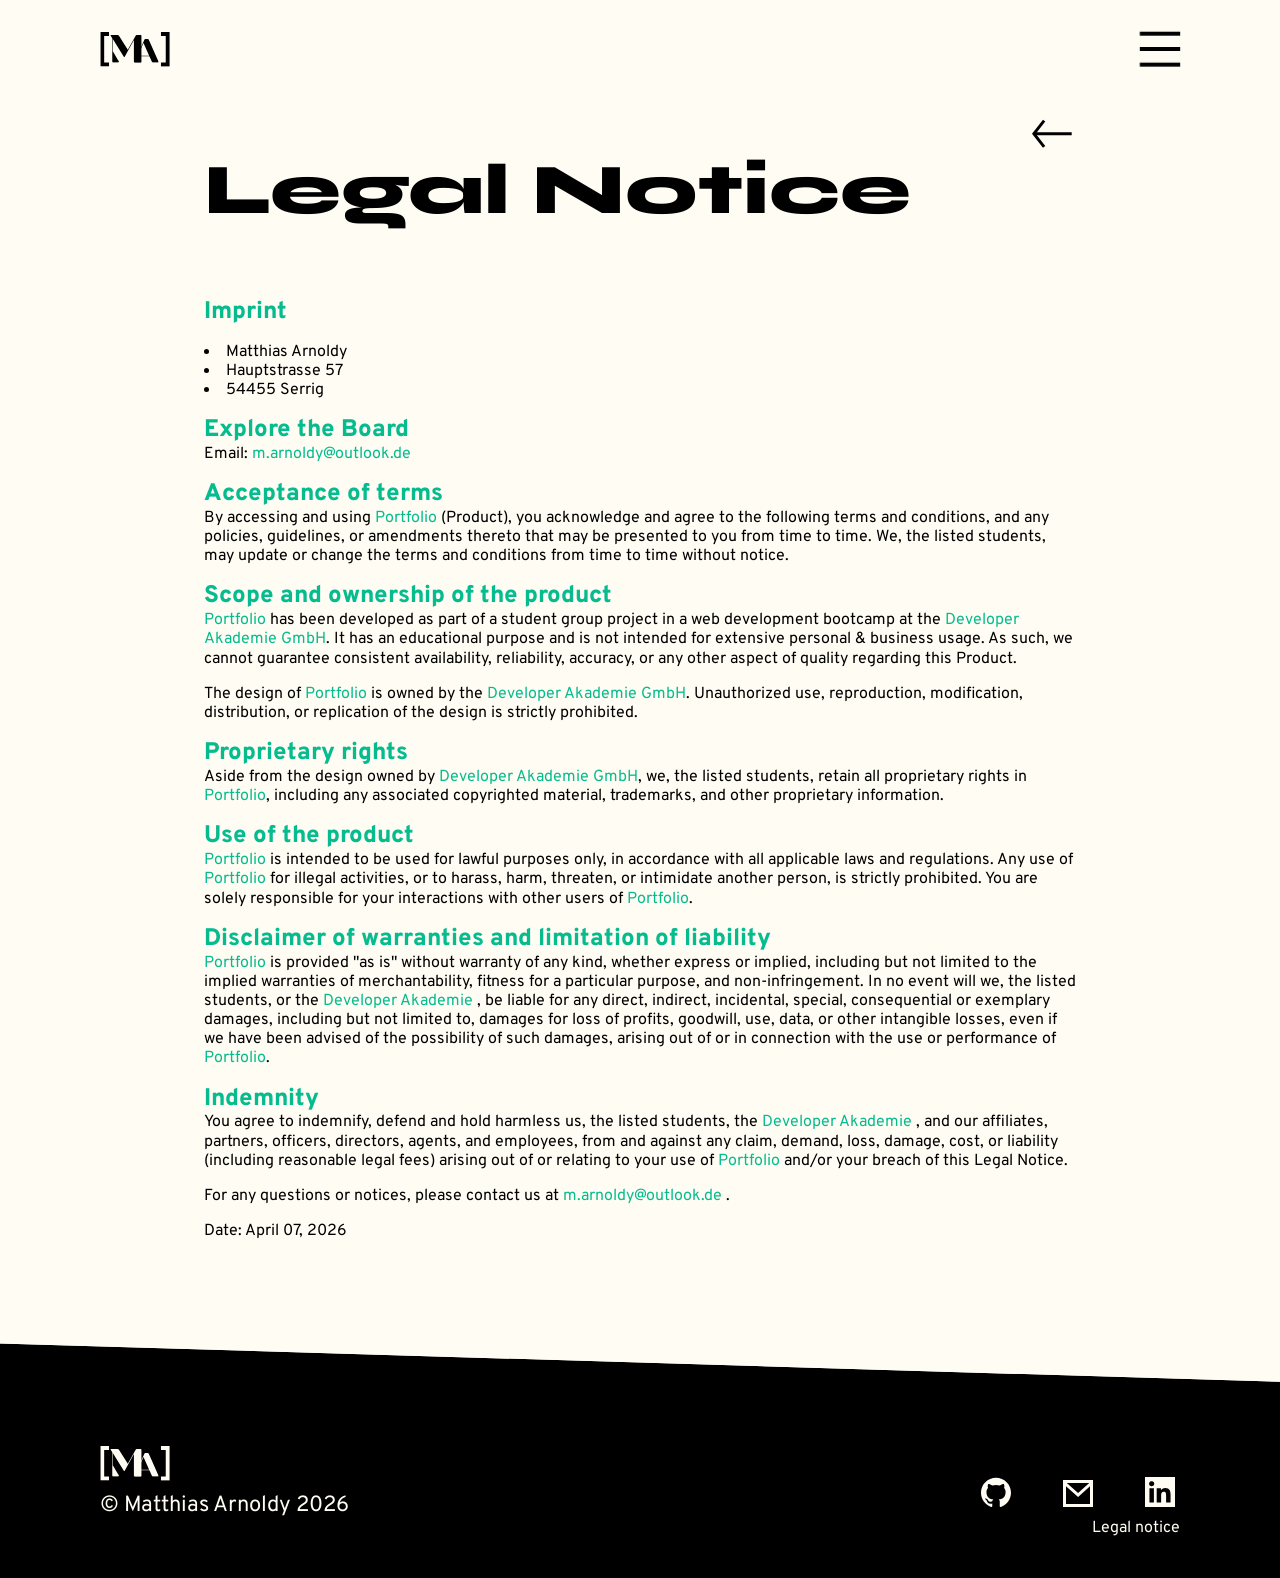
==== pages/legalNotice.html @ 57c3e9c0 "feat: update privacy policy section heading for clarity" ====
<!DOCTYPE html>
<html lang="en">

<head>
    <meta charset="UTF-8">
    <meta name="viewport" content="width=device-width, initial-scale=1.0">
    <title>Legal Notice</title>

    <link rel="icon" href="../assets/icons/initialDark.svg" media="(prefers-color-scheme: light)" type="image/svg+xml">
    <link rel="icon" href="../assets/icons/initialLight.svg" media="(prefers-color-scheme: dark)" type="image/svg+xml">

    <link rel="stylesheet" href="../styles/animation.css">
    <link rel="stylesheet" href="../styles/default.css">
    <link rel="stylesheet" href="../style.css">
    <link rel="stylesheet" href="../styles/legalInformation/style.css">
    <link rel="stylesheet" href="../styles/responsive.css">
    <link rel="stylesheet" href="../styles/legalInformation/responsive.css">
</head>

<body>
    <a href="#main-content" class="sr-only skip-link">Skip to main content</a>
    <header class="navbar background__color--default">
        <div class="header__inner">
            <img class="logo" src="../assets/icons/initialDark.svg" alt="Initial Logo">
            <nav>
                <button class="burgermenu__button" type="button" aria-label="Open menu">
                    <svg class="burgermenu" width="44" height="38" viewBox="0 0 44 38" fill="none"
                        xmlns="http://www.w3.org/2000/svg" aria-hidden="true">
                        <path class="burgermenu__line burgermenu__line--top" d="M2 2H42" stroke="black" stroke-width="4"
                            stroke-linecap="square" vector-effect="non-scaling-stroke" />
                        <path class="burgermenu__line burgermenu__line--middle" d="M2 19H42" stroke="black"
                            stroke-width="4" stroke-linecap="square" vector-effect="non-scaling-stroke" />
                        <path class="burgermenu__line burgermenu__line--bottom" d="M2 36H42" stroke="black"
                            stroke-width="4" stroke-linecap="square" vector-effect="non-scaling-stroke" />
                    </svg>
                </button>
            </nav>
        </div>
    </header>
    <a class="legal__back-link" href="../index.html" aria-label="Back to homepage">
        <svg class="legal__icon" width="55" height="39" viewBox="0 0 55 39" fill="none" xmlns="http://www.w3.org/2000/svg">
            <path d="M16.6729 1.23828L2.54664 19.1645L16.6728 37.0907" stroke="black" stroke-width="4" />
            <path d="M54.5898 19.1641L2.5459 19.1641" stroke="black" stroke-width="4" />
        </svg>
    </a>
    <main>
        <h1>Legal Notice</h1>
        <section class="gap-16">
            <div class="gap-16">
                <h2 class="text__wrapper--headline highlight">Imprint</h2>
                <ul>
                    <li class="default__text default__text--16 default__text--400">Matthias Arnoldy</li>
                    <li class="default__text default__text--16 default__text--400">Hauptstrasse 57</li>
                    <li class="default__text default__text--16 default__text--400">54455 Serrig</li>
                </ul>
            </div>
            <div>
                <h2 class="text__wrapper--headline highlight">Explore the Board</h2>
                <p class="default__text default__text--16 default__text--400">
                    Email:
                    <a class="highlight" href="../index.html#contact">m.arnoldy@outlook.de</a>
                </p>
            </div>
            <div>
                <h2 class="text__wrapper--headline highlight">Acceptance of terms</h2>
                <p class="default__text default__text--16 default__text--400">
                    By accessing and using <span class="highlight">Portfolio</span> (Product), you acknowledge and
                    agree to the following terms and
                    conditions, and any policies, guidelines, or amendments thereto that may be presented to you
                    from time to time. We, the listed students, may update or change the terms and conditions from
                    time to time without notice.
                </p>
            </div>
            <div>
                <h2 class="text__wrapper--headline highlight">Scope and ownership of the product</h2>
                <div class="gap-16 default__text default__text--16 default__text--400">
                    <p>
                        <span class="highlight">Portfolio</span> has been developed as part of a student group
                        project in a web development
                        bootcamp at the <span class="highlight">Developer Akademie GmbH</span>. It has an
                        educational purpose and is not intended
                        for extensive personal & business usage. As such, we cannot guarantee consistent
                        availability, reliability, accuracy, or any other aspect of quality regarding this Product.
                    </p>
                    <p>
                        The design of <span class="highlight">Portfolio</span> is owned by the <span
                            class="highlight">Developer Akademie GmbH</span>. Unauthorized use,
                        reproduction, modification, distribution, or replication of the design is strictly
                        prohibited.
                    </p>
                </div>
            </div>
            <div>
                <h2 class="text__wrapper--headline highlight">Proprietary rights</h2>
                <p class="default__text default__text--16 default__text--400">
                    Aside from the design owned by <span class="highlight">Developer Akademie GmbH</span>, we, the
                    listed students, retain all
                    proprietary rights in <span class="highlight">Portfolio</span>, including any associated
                    copyrighted material, trademarks, and
                    other proprietary information.
                </p>
            </div>
            <div>
                <h2 class="text__wrapper--headline highlight">Use of the product</h2>
                <p class="default__text default__text--16 default__text--400">
                    <span class="highlight">Portfolio</span> is intended to be used for lawful purposes only, in
                    accordance with all applicable
                    laws and regulations. Any use of <span class="highlight">Portfolio</span> for illegal
                    activities, or to harass, harm, threaten,
                    or intimidate another person, is strictly prohibited. You are solely responsible for your
                    interactions with other users of <span class="highlight">Portfolio</span>.
                </p>
            </div>
            <div>
                <h2 class="text__wrapper--headline highlight">Disclaimer of warranties and limitation of liability
                </h2>
                <p class="default__text default__text--16 default__text--400">
                    <span class="highlight">Portfolio</span> is provided "as is" without warranty of any kind,
                    whether express or implied,
                    including but not limited to the implied warranties of merchantability, fitness for a particular
                    purpose, and non-infringement. In no event will we, the listed students, or the <span
                        class="highlight">Developer Akademie</span>
                    , be liable for any direct, indirect, incidental, special, consequential or exemplary
                    damages, including but not limited to, damages for loss of profits, goodwill, use, data, or
                    other intangible losses, even if we have been advised of the possibility of such damages,
                    arising out of or in connection with the use or performance of <span
                        class="highlight">Portfolio</span>.
                </p>
            </div>
            <div>
                <h2 class="text__wrapper--headline highlight">Indemnity</h2>
                <div class="gap-16 default__text default__text--16 default__text--400">
                    <p>
                        You agree to indemnify, defend and hold harmless us, the listed students, the <span
                            class="highlight">Developer Akademie</span>
                        , and our affiliates, partners, officers, directors, agents, and employees, from and
                        against any claim, demand, loss, damage, cost, or liability (including reasonable legal
                        fees)
                        arising out of or relating to your use of <span class="highlight">Portfolio</span> and/or
                        your breach of this Legal Notice.
                    </p>
                    <p>
                        For any questions or notices, please contact us at
                        <a class="highlight" href="../index.html#contact">m.arnoldy@outlook.de</a>
                        .
                    </p>
                    <p>
                        Date: April 07, 2026
                    </p>
                </div>
            </div>
        </section>
    </main>
    <section class="footer">
        <div class="footer__panel-shell">
            <div class="footer__panel">
                <div class="footer__content">
                    <footer>
                        <div class="footer__copyright">
                            <img class="footer__initial" src="../assets/icons/initialLight.svg" alt="Initial Logo">
                            <p class="footer__copyright--text default__text default__text--22 default__text--400">&copy;
                                Matthias Arnoldy 2026</p>
                            <a class="footer__mail default__text default__text--22 default__text--300"
                                href="../index.html#contact">m.arnoldy@outlook.de</a>
                        </div>
                        <div class="footer__quicklinks">
                            <a class="footer__icon-wrap" href="https://github.com/matthiasarnoldy" target="_blank"
                                rel="noopener noreferrer" aria-label="Open GitHub">
                                <img class="footer__icon" src="../assets/icons/github.svg" alt="GitHub">
                            </a>
                            <a class="footer__icon-wrap" href="mailto:m.arnoldy@outlook.de"
                                aria-label="Write an E-Mail">
                                <img class="footer__icon" src="../assets/icons/email.svg" alt="Email">
                            </a>
                            <a class="footer__icon-wrap" href="https://www.linkedin.com/" target="_blank"
                                rel="noopener noreferrer" aria-label="Open LinkedIn">
                                <img class="footer__icon" src="../assets/icons/linkedIn.svg" alt="LinkedIn">
                            </a>
                        </div>
                    </footer>
                    <div class="footer__legalnotice">
                        <a href="#"
                            class="footer__legalnotice--text default__text default__text--16 default__text--400">Legal
                            notice</a>
                    </div>
                </div>
            </div>
        </div>
    </section>
</body>

</html>
---- styles/animation.css ----
@keyframes scrollArrow {
    0% {
        transform: translateY(-100%);
    }
    100% {
        transform: translateY(100%);
    }
}

@keyframes arrowRightHeadSlide {
    0%   { transform: translate(0, 0); }
    55%  { transform: translate(-65px, 65px); }
    100% { transform: translate(-65px, 65px); }
}

@keyframes arrowRightShaftStretch {
    0%   { stroke-dasharray: 70 30; }
    55%  { 
        stroke-dasharray: 100 0;
        transform: translate(0, 0); 
    }
    100% { 
        stroke-dasharray: 70 30; 
        transform: translate(-65px, 65px);
    }
}

@keyframes arrowLeftHeadSlide {
    0%   { transform: translate(0, 0); }
    55%  { transform: translate(-65px, 65px); }
    100% { transform: translate(-65px, 65px); }
}

@keyframes arrowLeftShaftStretch {
    0%   { stroke-dasharray: 70 30; }
    55%  { 
        stroke-dasharray: 100 0;
        transform: translate(0, 0); 
    }
    100% { 
        stroke-dasharray: 70 30; 
        transform: translate(-65px, 65px);
    }
}

@keyframes skillsLogoOrbit {
    0% {
        transform: translateX(0) scale(1.00);
    }
    5% {
        transform: translateX(12px) scaleX(0.45) rotate(-25deg);
    }
    10% {
        transform: translateX(24px) scale(0.96);
    }
    15% {
        transform: translateX(12px) scaleX(0.45) rotate(-25deg);
    }
    20% {
        transform: translateX(48px) scale(0.92);
    }
    25% {
        transform: translateX(60px) scale(0.90);
    }
    30% {
        transform: translateX(48px) scale(0.88);
    }
    35% {
        transform: translateX(36px) scale(0.86);
    }
    40% {
        transform: translateX(24px) scale(0.84);
    }
    45% {
        transform: translateX(12px) scale(0.82);
    }
    50% {
        transform: translateX(0px) scale(0.80);
    }
    55% {
        transform: translateX(-12px) scale(0.82);
    }
    60% {
        transform: translateX(-24px) scale(0.84);
    }
    65% {
        transform: translateX(-36px) scale(0.86);
    }
    70% {
        transform: translateX(-48px) scale(0.88);
    }
    75% {
        transform: translateX(-60px) scale(0.9);
    }
    80% {
        transform: translateX(-48px) scale(0.92);
    }
    85% {
        transform: translateX(-36px) scale(0.94);
    }
    90% {
        transform: translateX(-24px) scale(0.96);
    }
    95% {
        transform: translateX(-12px) scale(0.98);
    }
    100% {
        transform: translateX(0px) scale(1.00);
    }
}

@keyframes burgerTopIn {
    0% {
        transform: scaleX(1) rotate(0deg);
    }
    25% {
        transform: scaleX(0.55) rotate(0deg);
    }
    50% {
        transform: translateX(9px) translateY(0) scaleX(0.55) rotate(0deg);
    }
    75% {
        transform: translateX(18px) translateY(-2px) scaleX(0.45) rotate(-25deg);
    }
    100% {
        transform: translateX(9px) translateY(10px) scaleX(0.35) rotate(-15deg);
    }
}

@keyframes burgerTopOut {
    0% {
        transform: translateX(9px) translateY(10px) scaleX(0.35) rotate(-15deg);
    }
    25% {
        transform: translateX(18px) translateY(-2px) scaleX(0.45) rotate(-25deg);
    }

    50% {
        transform: translateX(18px) translateY(-2px) scaleX(0.45) rotate(0deg);
    }

    75% {
        transform: translateX(9px) translateY(0) scaleX(0.55) rotate(0deg);
    }

    100% {
        transform: scaleX(1) rotate(0deg);
    }
}

@keyframes burgerMiddleIn {
    0% {
        transform: scaleX(1) rotate(0deg);
    }
    100% {
        transform: scaleX(1) rotate(35deg);
    }
}

@keyframes burgerMiddleOut {
    0% {
        transform: scaleX(1) rotate(35deg);
    }
    100% {
        transform: scaleX(1) rotate(0deg);
    }
}

@keyframes burgerBottomIn {
    0% {
        transform: scaleX(1) rotate(0deg);
    }
    25% {
        transform: scaleX(0.55) rotate(0deg);
    }
    50% {
        transform: translateX(-9px) translateY(0) scaleX(0.55) rotate(0deg);
    }
    75% {
        transform: translateX(-18px) translateY(2px) scaleX(0.45) rotate(-25deg);
    }
    100% {
        transform: translateX(-9px) translateY(-10px) scaleX(0.35) rotate(-15deg);
    }
}

@keyframes burgerBottomOut {
    0% {
        transform: translateX(-9px) translateY(-10px) scaleX(0.35) rotate(-15deg);
    }
    25% {
        transform: translateX(-18px) translateY(2px) scaleX(0.45) rotate(-25deg);
    }
    50% {
        transform: translateX(-18px) translateY(2px) scaleX(0.45) rotate(0deg);
    }
    75% {
        transform: translateX(-9px) translateY(0) scaleX(0.55) rotate(0deg);
    }
    100% {
        transform: scaleX(1) rotate(0deg);
    }
}
---- styles/default.css ----
@font-face {
    font-family: "Syne";
    src: url(../assets/fonts/Syne-VariableFont_wght.ttf);
}

@font-face {
    font-family: "Overpass";
    src: url(../assets/fonts/Overpass-VariableFont_wght.ttf);
}

:root {
    --color-bg: #FFFCF3;
    --color-text: #000;
    --color-highlight: #06BC8F;
    --color-error: #E61D40;
    --color-done: #70E71A;
}

.theme-dark {
    --color-bg: #000;
    --color-text: #FFFCF3;
}

.default__text {
    font-family: "Overpass", Arial, Helvetica, sans-serif;
}

.default__text--16 {
    font-size: 16px;
}

.default__text--18 {
    font-size: 18px;
}

.default__text--22 {
    font-size: 22px;
}

.default__text--22constante {
    font-size: 22px;
}

.default__text--23 {
    font-size: 23px;
}

.default__text--23response {
    font-size: 23px;
}

.default__text--300 {
    font-weight: 300;
}

.default__text--400 {
    font-weight: 400;
}

.default__text--700 {
    font-weight: 700;
}

button,
.button {
    padding: 20px 60px;
    background-color: transparent;
    color: var(--color-text);
    border: 4px solid var(--color-text);
    cursor: pointer;
    transition: all 100ms ease-out;
    display: inline-block;
    text-decoration: none;
}

button span,
.button span {
    transition: all 100ms ease-out;
}

button:hover,
.button:hover {
    padding: 20px 80px;
}

button:hover span,
.button:hover span {
    font-weight: 700;
}

button:active,
.button:active {
    background-color: var(--color-text);
}

button:active span,
.button:active span {
    font-weight: 400;
    color: var(--color-bg);
}

button:disabled {
    opacity: 0.5;
    pointer-events: none;
}

h1 {
    font-size: clamp(36px, 8.21vw + 9.71px, 128px);
    font-weight: 800;
}

h2 {
    font-family: "Syne", Arial, Helvetica, sans-serif;
    font-size: clamp(36px, 4.07vw + 19.28px, 78px);
    font-weight: 800;
    transition: color 100ms ease-in-out;
}

h2:hover {
    color: var(--color-highlight);
}

h3 {
    font-size: clamp(23px, 2.38vw + 13.72px, 48px);
    font-weight: 700;
}

h4 {
    font-family: "Overpass", Arial, Helvetica, sans-serif;
    font-size: clamp(32px, 1.16vw + 28.29px, 45px);
    font-weight: 800;
    line-height: 1.0;
}

h5 {
    font-family: "Overpass", Arial, Helvetica, sans-serif;
    font-size: 32px;
    font-weight: 700;
}

a {
    text-decoration: none;
}

a:focus-visible,
button:focus-visible,
.button:focus-visible,
input:focus-visible,
textarea:focus-visible,
select:focus-visible,
[tabindex]:not([tabindex="-1"]):focus-visible {
    outline: 3px solid var(--color-highlight);
    outline-offset: 4px;
}

.error__message {
    color: #E61C40;
}

.error__message--input {
    padding-left: 4px;
}

.background__color--default {
    background-color: var(--color-bg);
}

.absolute {
    position: absolute;
}

.d-none {
    display: none;
}

.highlight {
    color: var(--color-highlight);
}
---- style.css ----
* {
    padding: 0;
    margin: 0;
    box-sizing: border-box;
    scroll-behavior: smooth;
}

html {
    background-color: var(--color-bg);
    cursor: default;
}

body {
    font-family: "Syne", Arial, Helvetica, sans-serif;
    font-size: 16px;
    font-weight: 400;
    line-height: 1.2;
    width: 100%;
    margin: 0;
    display: flex;
    align-items: stretch;
    flex-direction: column;
}

.navbar {
    position: fixed;
    top: 0;
    left: 0;
    width: 100%;
    z-index: 1000;
}

.header__inner {
    width: 100%;
    max-width: 1440px;
    margin: 0 auto;
    padding: 30px 100px;
    display: flex;
    justify-content: space-between;
    align-items: center;
}

nav {
    display: flex;
    justify-content: space-between;
    align-items: center;
    gap: 28px;
}

.logo {
    width: 70px;
}

.burgermenu__button {
    all: unset;
    display: flex;
    justify-content: center;
    align-items: center;
    cursor: pointer;
}

.burgermenu__button:hover {
    padding: 0;
}

.burgermenu__button:active {
    padding: 0;
    background-color: transparent;
}

.burgermenu {
    width: 40px;
    overflow: visible;
    cursor: pointer;
}

.burgermenu__line {
    transform-box: fill-box;
    transform-origin: center;
}

.burgermenu__button .burgermenu__line--top {
    animation: burgerTopOut 220ms ease-out both;
}

.burgermenu__button.is-open .burgermenu__line--top {
    animation: burgerTopIn 220ms ease-out both;
}

.burgermenu__button .burgermenu__line--middle {
    animation: burgerMiddleOut 220ms ease-out both;
}

.burgermenu__button.is-open .burgermenu__line--middle {
    animation: burgerMiddleIn 220ms ease-out both;
}

.burgermenu__button .burgermenu__line--bottom {
    animation: burgerBottomOut 220ms ease-out both;
}

.burgermenu__button.is-open .burgermenu__line--bottom {
    animation: burgerBottomIn 220ms ease-out both;
}

.language__toogle {
    border: 0;
    margin: 0;
    padding: 0;
    min-inline-size: auto;
    display: flex;
    gap: 6px;
}

.language__box {
    padding: 3px 6px;
    display: flex;
    justify-content: center;
    align-items: flex-end;
    flex-direction: column;
    border: 2px solid transparent;
    cursor: pointer;
    transition: all 100ms ease-in-out;
}

.language__box.active,
.language__box:has(.language__radio:checked) {
    border: 2px solid var(--color-highlight);
    cursor: default;
}

.language__box:has(.language__radio:focus-visible) {
    outline: 2px solid var(--color-highlight);
    outline-offset: 2px;
}

.language {
    margin-top: 2px;
}

.language__line {
    width: 18px;
}

.language__line path {
    stroke: transparent;
}

.language__box:hover .language__line path{
    stroke: var(--color-text);
}

.language__box.active:hover .language__line path,
.language__box:has(.language__radio:checked):hover .language__line path{
    stroke: transparent;
}

.language__box:active{
    border: 2px solid var(--color-text);
}

.language__box.active:active,
.language__box:has(.language__radio:checked):active{
    border: 2px solid var(--color-highlight);
}

.language__box:active .language__line path{
    stroke: transparent;
}

main {
    width: 100%;
    max-width: 1440px;
    margin: 0 auto;
    padding: 0 100px;
}

.hero {
    line-height: 1.0;
    letter-spacing: -2.5%;
    position: relative;
    width: 100%;
    height: 100vh;
    display: flex;
    justify-content: center;
    align-items: center;
    flex-direction: column;
    gap: 12px;
}

.hero__content {
    width: fit-content;
    display: inline-flex;
    flex-direction: column;
}

.hero__headline {
    text-align: center;
    display: inline-block;
}

.hero__headline span {
    display: block;
}

.hero__subheader {
    width: 100%;
    display: flex;
    align-items: center;
    gap: 20px;
}

.hero__line {
    min-width: 0;
    height: 3px;
    display: block;
    flex: 1 1 auto;
}

.hero__subheadline {
    font-family: "Overpass", Arial, Helvetica, sans-serif;
    margin-top: 8px;
    color: var(--color-highlight);
    flex-shrink: 0;
}

.hero__mail {
    left: 0;
    top: calc(100vh - 16px);
    color: var(--color-text);
    transform: translateY(-100%) rotate(180deg);
    writing-mode: vertical-rl;
    text-decoration: none;
}

.hero__scrolldown {
    bottom: 16px;
    right: 0;
    display: flex;
    justify-content: center;
    align-items: center;
    flex-direction: column;
    overflow: hidden;
}

.hero__arrow {
    height: 163px;
    padding: 10px;
    overflow: hidden;
    animation: scrollArrow 2s infinite linear;
}

.hero__arrow--text {
    z-index: 10;
}

.hero__arrow--text span {
    display: block;
}

.about {
    padding: 112px 0 0;
    display: flex;
    flex-direction: column;
    gap: 48px;
}

.about__profile {
    display: flex;
    justify-content: space-between;
}

.profile__text {
    width: 50%;
    display: flex;
    flex-direction: column;
    gap: 48px;
}

.about__profile--attributes {
    display: flex;
    justify-content: center;
    flex-direction: column;
    gap: 16px;
}

.about__profile--info {
    display: flex;
    align-items: center;
    gap: 8px;
}

.about__profile--icon {
    height: 40px;
}

.about__profile--infotext {
    margin-top: 6px;
}

.about__profile-button--link {
    width: fit-content;
    align-self: center;
}

.about__profile-button {
    align-self: center;
}

.profile__img-wrap {
    position: relative;
    width: 45%;
    aspect-ratio: 1/1;
}

.profile__img-wrap::after {
    content: "";
    position: absolute;
    top: 20px;
    left: 20px;
    width: 100%;
    aspect-ratio: 1/1;
    border: 4px solid var(--color-text);
    opacity: 0;
    pointer-events: none;
    z-index: 1;
    transition: all 100ms ease-in-out;
}

.profile__img-wrap:hover::after {
    opacity: 1;
}

.profile__img {
    width: 100%;
    aspect-ratio: 1/1;
    object-fit: cover;
    object-position: 50% 45%;
}

.arrow {
    position: relative;
    width: 100%;
    height: 300px;
    overflow: hidden;
    z-index: 999;
}

.arrow__right {
    display: flex;
    justify-content: flex-end;
}

.arrow__right--icon {
    display: block;
    overflow: visible;
}

.arrow__right--head {
    animation: arrowRightHeadSlide 1s ease-out forwards;
}

.arrow__right--shaft {
    stroke-dasharray: 70 30;
    animation: arrowRightShaftStretch 1s ease-out forwards;
}

.arrow__left {
    display: flex;
    justify-content: flex-start;
}

.arrow__left--icon {
    display: block;
    overflow: visible;
    transform: scaleX(-1);
}

.arrow__left--head {
    animation: arrowLeftHeadSlide 1s ease-out forwards;
}

.arrow__left--shaft {
    stroke-dasharray: 70 30;
    animation: arrowLeftShaftStretch 1s ease-out forwards;
}

.skills {
    position: relative;
    display: flex;
    align-items: center;
    flex-direction: column;
}

.skills__headline {
    padding: 10px;
}

.skills__wrapper {
    width: 100%;
    margin: clamp(28px, 2.59vw + 19.71px, 57px) 0 0;
    padding: 120px 100px;
    display: flex;
    align-items: center;
    flex-direction: column;
    gap: 16px;
    border: 4px solid black;
}

.skills__presentation {
    display: flex;
    justify-content: space-evenly;
    flex-wrap: wrap;
    gap: 78px 88px;
}

.skills__box {
    width: 100px;
    display: flex;
    align-items: center;
    flex-direction: column;
    flex-shrink: 0;
    gap: 10px;
    text-align: center;
    overflow: hidden;
}

.skills__box img {
    transform-origin: center;
    will-change: transform;
}

.skills__box--text {
    transition: color 100ms ease;
    transition-delay: 1s;
}

.skills__box:hover .skills__box--text {
    color: var(--color-highlight);
    transition-delay: 0s;
}

.skills__box:hover img {
    animation: skillsLogoOrbit 0.3s ease-out 1;
}

.skills__learning {
    display: flex;
    align-items: flex-end;
    gap: 10px;
}

.skills__learning--button {
    padding: 5px 10px;
    display: inline-block;
    position: relative;
    vertical-align: middle;
    white-space: nowrap;
    text-align: center;
    color: var(--color-highlight);
    text-decoration: none;
    cursor: pointer;
    transition: all 100ms ease-in-out;
}

.skills__learning--button::before {
    content: "";
    position: absolute;
    bottom: 3px;
    left: 50%;
    width: 50%;
    height: 2px;
    background-color: var(--color-highlight);
    border-radius: 2px;
    opacity: 0;
    transform: translateX(-100%);
    transform-origin: center;
    transition: all 100ms ease-in;
}

.skills__learning--button:hover::before {
    transform: translateX(-10px);
    opacity: 1;
}

.skills__learning--button::after {
    content: attr(data-text);
    height: 0;
    display: block;
    font-weight: 700;
    visibility: hidden;
    white-space: nowrap;
    overflow: hidden;
    pointer-events: none;
}

.skills__learning--button:hover {
    font-weight: 700;
}

.portfolio {
    display: flex;
    align-items: center;
    flex-direction: column;
    gap: 116px;
}

.portfolio__header {
    width: max-content;
    display: inline-flex;
    flex-direction: column;
    gap: 24px;
}

.portfolio__headline {
    text-align: center;
    width: max-content;
    align-self: center;
}

.portfolio__subheadline {
    width: 0;
    min-width: 100%;
}

.portfolio__subheadline p {
    width: 100%;
    max-width: 100%;
    margin: 0;
    text-align: center;
    overflow-wrap: break-word;
}

.portfolio__presentation {
    width: 100%;
    display: flex;
    flex-direction: column;
    gap: 72px;
}

.portfolio__wrapper {
    position: relative;
    display: flex;
    justify-content: space-between;
}

.portfolio__wrapper--left {
    flex-direction: row;
}

.portfolio__wrapper--right {
    flex-direction: row-reverse;
}

.portfolio__img--wrap {
    position: relative;
    width: 50%;
    padding: 34px 0 0;
    background-color: var(--color-bg);
    z-index: 10;
}

.portfolio__img--wrapLeft::after,
.portfolio__img--wrapRight::after {
    content: "";
    position: absolute;
    top: 54px;
    width: 100%;
    aspect-ratio: 31 / 20;
    border: 4px solid var(--color-text);
    opacity: 0;
    pointer-events: none;
    z-index: 1;
    transition: all 100ms ease-in-out;
}

.portfolio__img--wrapLeft::after {
    left: 20px;
}

.portfolio__img--wrapRight::after {
    right: 20px;
}

.portfolio__img--wrapLeft::before,
.portfolio__img--wrapRight::before {
    content: "";
    position: absolute;
    top: calc(12px + 100% / 2);
    width: 48px;
    height: 48px;
    background-image: url('./assets/icons/arrowDownDarkBg.svg');
    background-size: contain;
    background-repeat: no-repeat;
    background-position: center;
    opacity: 0;
    pointer-events: none;
    z-index: 2;
    transition: opacity 0.3s ease, transform 0.3s ease;
}

.portfolio__img--wrapLeft::before {
    right: -26px;
    transform: translate(50%, -50%) rotate(0deg);
}

.portfolio__img--wrapRight::before {
    left: -26px;
    transform: translate(-50%, -50%) rotate(0deg);
}

.portfolio__wrapper:hover .portfolio__img--wrapLeft::after,
.portfolio__wrapper:focus-within .portfolio__img--wrapLeft::after {
    opacity: 1;
}

.portfolio__wrapper:hover .portfolio__img--wrapRight::after,
.portfolio__wrapper:focus-within .portfolio__img--wrapRight::after {
    opacity: 1;
}

.portfolio__wrapper:hover .portfolio__img--wrapLeft::before,
.portfolio__wrapper:focus-within .portfolio__img--wrapLeft::before {
    opacity: 1;
    transform: translate(50%, -50%) rotate(-135deg) scale(1.56);
}

.portfolio__wrapper:hover .portfolio__img--wrapRight::before,
.portfolio__wrapper:focus-within .portfolio__img--wrapRight::before {
    opacity: 1;
    transform: translate(-50%, -50%) rotate(135deg) scale(1.56);
}

.portfolio__wrapper:hover .portfolio__img--wrap,
.portfolio__wrapper:focus-within .portfolio__img--wrap {
    opacity: 1;
}

.portfolio__img {
    display: block;
    width: 100%;
    aspect-ratio: 31 / 20;
    filter: grayscale(100%);
    object-fit: cover;
    object-position: center;
    transition: all 300ms ease-in-out;
}

.portfolio__wrapper:hover .portfolio__img,
.portfolio__wrapper:focus-within .portfolio__img {
    filter: grayscale(0);
}

.portfolio__details {
    width: 43%;
    padding: 24px 0 0;
    display: flex;
    justify-content: center;
    flex-direction: column;
    gap: 35px;
    z-index: 0;
    transition: transform 0.15s ease-out;
}

.portfolio__wrapper:nth-child(even) .portfolio__description {
    text-align: right;
}

.portfolio__details--left {
    transform: translateX(-130%);
}

.portfolio__details--right {
    transform: translateX(130%);
}

.portfolio__wrapper:hover .portfolio__details--left,
.portfolio__wrapper:hover .portfolio__details--right,
.portfolio__wrapper:focus-within .portfolio__details--left,
.portfolio__wrapper:focus-within .portfolio__details--right {
    transform: translateX(0);
}

.portfolio__description {
    padding: 56px 0 0;
    display: flex;
    justify-content: center;
    flex-direction: column;
    gap: 15px;
}

.portfolio__description--text {
    color: var(--color-highlight);
}

.portfolio__links {
    display: flex;
    justify-content: space-between;
    align-items: center;
}

.portfolio__number--left {
    font-family: "Syne", Arial, Helvetica, sans-serif;
    position: absolute;
    top: 0;
    right: 0;
    z-index: 100;
}

.portfolio__number--right {
    font-family: "Syne", Arial, Helvetica, sans-serif;
    position: absolute;
    top: 0;
    left: 0;
    z-index: 100;
}

.references {
    padding: 120px 0 0;
    display: flex;
    align-items: center;
    flex-direction: column;
    gap: 40px;
}

.references__headline {
    padding: 0 0 10px;
}

.references__text {
    max-width: 1080px;
    text-align: center;
    text-wrap: balance;
}

.references__wrapper {
    width: 100%;
    display: flex;
    justify-content: center;
    gap: 24px;
}

.references__box {
    max-width: 400px;
    padding: 24px 16px;
    display: flex;
    align-items: center;
    flex-direction: column;
    gap: 24px;
    border: 4px solid var(--color-text);
    transition: all 100ms ease-in-out;
}

.references__box--iconpath {
    transition: all 100ms ease-in-out;
}

.references__box:hover {
    border: 4px solid var(--color-highlight);
}

.references__box:hover .references__box--iconpath {
    fill: var(--color-highlight);
}

.references__box--quote {
    display: flex;
    align-items: center;
    flex-direction: column;
    gap: 16px;
}

.references__box--name {
    display: flex;
    align-items: center;
    flex-direction: column;
    gap: 8px;
}

.contact {
    width: 100%;
    align-self: stretch;
    margin-inline: 0;
    margin-top: -96px;
    display: flex;
    align-items: center;
    flex-direction: column;
    background-color: var(--color-bg);
}

.contact__panel-shell {
    width: 100%;
    clip-path: polygon(0 0, 100% 12vw, 100% 100%, 0 100%);
}

.contact__panel {
    min-height: 0;
    background-color: var(--color-text);
    clip-path: polygon(0 0, 100% 12vw, 100% 100%, 0 100%);
}

.contact__content {
    width: 100%;
    max-width: 1440px;
    margin: 0 auto;
    padding: 12vw 100px 40px;
    color: var(--color-bg);
}

.contact__headline {
    width: fit-content;
    padding-bottom: 58px;
}

.contact__formular-container {
    padding-bottom: 34px;
    display: flex;
    align-items: center;
    flex-direction: column;
}

.contact__formular--headline {
    padding-bottom: 18px;
    color: var(--color-highlight);
}

.contact__formular--greeting {
    padding-bottom: 22px;
}

.contact__formular {
    width: 100%;
    max-width: 620px;
    display: flex;
    align-items: center;
    flex-direction: column;
    gap: 8px;
}

.contact__input-wrapper {
    width: 100%;
    display: flex;
    flex-direction: column;
    gap: 8px;
}

.sr-only {
    position: absolute;
    width: 1px;
    height: 1px;
    padding: 0;
    margin: -1px;
    overflow: hidden;
    clip: rect(0, 0, 0, 0);
    white-space: nowrap;
    border: 0;
}

.skip-link:focus,
.skip-link:focus-visible {
    position: fixed;
    top: 24px;
    left: 50%;
    width: auto;
    height: auto;
    margin: 0;
    padding: 10px 16px;
    clip: auto;
    overflow: visible;
    white-space: normal;
    transform: translateX(-50%);
    background-color: var(--color-bg);
    color: var(--color-text);
    border: 2px solid var(--color-highlight);
    font-family: "Overpass", Arial, Helvetica, sans-serif;
    font-size: 16px;
    line-height: 1;
    text-decoration: none;
    box-shadow: 0 2px 8px rgba(0, 0, 0, 0.08);
    z-index: 2000;
}

.contact__field {
    width: 100%;
    position: relative;
    border: 4px solid transparent;
    outline: 0 solid transparent;
    outline-offset: -4px;
    box-shadow: inset 0 -2px 0 0 var(--color-bg);
    transition: outline-color 100ms ease-in-out, outline-width 100ms ease-in-out, box-shadow 100ms ease-in-out;
}

.contact__input {
    width: 100%;
    padding: 15px 25px;
    display: block;
    border: none;
    background: transparent;
    color: var(--color-bg);
    outline: none;
    transition: color 100ms ease-in-out;
}

.contact__field:hover {
    outline: 4px solid var(--color-bg);
    box-shadow: none;
}

.contact__field:focus-within,
.contact__field:has(.contact__input:not(:placeholder-shown)) {
    outline: 2px solid var(--color-bg);
    box-shadow: none;
}

.contact__input::placeholder {
    color: var(--color-bg);
    opacity: 1;
    transition: opacity 100ms ease-in-out;
}

.contact__field:focus-within .contact__input::placeholder {
    opacity: 0;
}

.contact__floating {
    position: absolute;
    top: 0;
    left: 15px;
    transform: translateY(-50%);
    padding: 0 6px;
    background-color: var(--color-text);
    color: var(--color-bg);
    opacity: 0;
    pointer-events: none;
    transition: opacity 100ms ease-in-out;
}

.contact__field:focus-within .contact__floating,
.contact__field .contact__input:not(:placeholder-shown) + .contact__floating {
    opacity: 1;
}

.contact__formular-wrapper {
    width: 100%;
    display: flex;
    align-items: center;
    flex-direction: column;
    gap: 16px;
}

.contact__input--textarea {
    resize: vertical;
    height: 200px;
    min-height: 100px;
    max-height: 400px;
}

.contact__input--textarea::-webkit-resizer {
    background: url("./assets/icons/resize.svg") no-repeat right bottom;
    background-size: 13px 13px;
    background-position: calc(100% - 7px) calc(100% - 7px);
}

.contact__sendingprocess {
    display: flex;
    align-items: center;
    flex-direction: column;
    gap: 12px;
}

.contact__privacy {
    display: flex;
    align-items: center;
    gap: 4px;
    color: var(--color-bg);
}

.contact__privacy--checkbox {
    appearance: none;
    width: 24px;
    height: 24px;
    background: url("./assets/icons/checkboxDefault.svg") center/24px 24px no-repeat;
    flex-shrink: 0;
    cursor: pointer;
    transition: all 100ms ease-in-out;
}

.contact__privacy--checkbox:hover,
.contact__privacy:hover .contact__privacy--checkbox {
    background-image: url("./assets/icons/checkboxDefaultHover.svg");
    border-color: var(--color-highlight);
}

.contact__privacy--checkbox:checked {
    background-image: url("./assets/icons/checkboxChecked.svg");
    border-color: var(--color-highlight);
}

.contact__privacy--checkbox:checked:hover,
.contact__privacy:hover .contact__privacy--checkbox:checked {
    background-image: url("./assets/icons/checkboxCheckedHover.svg");
}

.contact__privacy--text {
    margin-top: 4px;
}

.contact__privacy--link {
    padding: 5px 7px;
    display: inline-block;
    vertical-align: middle;
    white-space: nowrap;
    text-align: center;
    color: var(--color-highlight);
    text-decoration: none;
    transition: all 100ms ease-in-out;
}

.contact__privacy--link::after {
    content: attr(data-text);
    display: block;
    font-weight: 700;
    visibility: hidden;
    white-space: nowrap;
    height: 0;
    overflow: hidden;
    pointer-events: none;
}

.contact__privacy--link:hover,
.contact__privacy:hover .contact__privacy--link {
    font-weight: 700;
}

.contact__send {
    border-color: #bbbbbb;
    color: #bbbbbb;
}

.contact__send:active {
    background-color: #bbbbbb;
}

.contact__send:active span {
    color: var(--color-text);
}

footer {
    width: 100%;
    position: relative;
    display: flex;
    justify-content: space-between;
    align-items: center;
}

.footer__initial {
    width: 70px;
}

.footer__copyright {
    display: flex;
    flex-direction: column;
    gap: 12px;
}

.footer__mail {
    color: var(--color-bg);
    display: none;
}

.footer__quicklinks {
    display: flex;
    gap: 42px;
}

.footer__icon-wrap {
    width: 40px;
    height: 50px;
    display: flex;
    align-items: flex-end;
    cursor: pointer;
}

.footer__icon {
    display: block;
    width: 40px;
    height: 40px;
    transition: transform 100ms ease-in-out;
}

.footer__icon-wrap:hover .footer__icon {
    transform: translateY(-10px);
}

.footer__arrow-link {
    right: 0;
    bottom: 119px;
}

.footer__arrow {
    color: var(--color-bg);
    overflow: visible;
    cursor: pointer;
}

.footer__arrow--head {
    stroke-dasharray: 52 52;
    stroke-dashoffset: 0;
    transform-box: fill-box;
    transform-origin: center;
    transition: transform 500ms ease-in-out;
}

.footer__arrow--shaft {
    stroke-dasharray: 52 200;
    stroke-dashoffset: 0;
    transition: stroke-dasharray 500ms ease-in-out;
}

.footer__arrow:hover .footer__arrow--head {
    transform: translateY(-24px);
}

.footer__arrow:hover .footer__arrow--shaft {
    stroke-dasharray: 76 200;
}

.footer__legalnotice {
    width: 100%;
    display: flex;
    justify-content: flex-end;
    color: var(--color-bg);
}

.footer__legalnotice--text {
    display: inline-block;
    position: relative;
    vertical-align: middle;
    color: var(--color-bg);
    text-decoration: none;
    cursor: pointer;
    transition: all 100ms ease-in-out;
}

.footer__legalnotice--text::before {
    content: "";
    position: absolute;
    bottom: 0;
    left: 50%;
    width: 50%;
    height: 2px;
    background-color: var(--color-highlight);
    border-radius: 2px;
    opacity: 0;
    transform: translateX(-100%);
    transform-origin: center;
    transition: all 100ms ease-in;
}

.footer__legalnotice--text:hover::before {
    transform: translateX(0);
    opacity: 1;
}

.footer__legalnotice--text::after {
    content: attr(data-text);
    height: 0;
    display: block;
    font-weight: 700;
    visibility: hidden;
    white-space: nowrap;
    overflow: hidden;
    pointer-events: none;
}

.footer__legalnotice--text:hover {
    font-weight: 700;
}
---- styles/legalInformation/style.css ----
h1 {
    font-size: clamp(32px, 4.11vw + 18.86px, 78px);
}

h2 {
    font-size: 32px;
}

h3 {
    font-family: "Overpass", Arial, Helvetica, sans-serif;
    font-size: 28px;
    font-weight: 800;
}

.text__wrapper--headline {
    font-family: "Overpass", Arial, Helvetica, sans-serif;
    font-size: 24px;
    font-weight: 800;
}

.text__wrapper--subheadline {
    font-family: "Overpass", Arial, Helvetica, sans-serif;
    font-size: 22px;
    font-weight: 700;
}

ul {
    list-style-type: disc;
    list-style-position: inside;
}

a {
    color: var(--color-highlight);
}

.legal__back-link {
    display: inline-flex;
    align-items: center;
    justify-content: center;
    padding: 4px;
    position: fixed;
    top: 110px;
    right: max(204px, calc((100vw - 1440px) / 2 + 204px));
    z-index: 100;
    border-radius: 50%;
    transition: all 100ms ease-in-out;
}

.legal__icon {
    width: 40px;
    height: 40px;
    display: block;
}

.legal__back-link:hover {
    background-color: rgba(187, 187, 187, 0.5);
}

main {
    padding: 148px 204px 102px;
    display: flex;
    flex-direction: column;
    gap: 64px;
}

.gap-16 {
    display: flex;
    flex-direction: column;
    gap: 16px;
}

.footer {
    width: 100%;
    align-self: stretch;
    margin-inline: 0;
    display: flex;
    align-items: center;
    flex-direction: column;
    background-color: var(--color-bg);
}

.footer__panel-shell {
    width: 100%;
    clip-path: polygon(0 0, 100% 3vw, 100% 100%, 0 100%);
}

.footer__panel {
    min-height: 0;
    background-color: var(--color-text);
    clip-path: polygon(0 0, 100% 3vw, 100% 100%, 0 100%);
}

.footer__content {
    width: 100%;
    max-width: 1440px;
    margin: 0 auto;
    padding: 8vw 100px 40px;
    color: var(--color-bg);
}
---- styles/responsive.css ----
@media (max-width: 1200px) {
    .portfolio__details {
        gap: 30px;
    }

    .portfolio__description {
        padding: 24px 0 0;
    }
}

@media (max-width: 1080px) {
    .skills__wrapper {
        padding: 80px 24px;
    }

    .skills__presentation {
        gap: 56px;
    }

    .portfolio__presentation {
        gap: 40px;
    }

    .portfolio__wrapper {
        flex-direction: column;
    }

    .portfolio__wrapper--left {
        align-items: flex-start;
    }

    .portfolio__wrapper--right {
        align-items: flex-end;
    }

    .portfolio__img--wrap {
        width: 580px;
        padding: 56px 0 0;
    }

    .portfolio__img--wrapLeft::after,
    .portfolio__img--wrapRight::after {
        top: 70px;
    }

    .portfolio__img--wrapLeft::after {
        left: 14px;
    }

    .portfolio__img--wrapRight::after {
        right: 14px;
    }

    .portfolio__img--wrapLeft::before,
    .portfolio__img--wrapRight::before {
        top: calc(18px + 100%);
        width: 36px;
        height: 36px;
    }

    .portfolio__img--wrapLeft::before {
        right: calc(50% - 36px);
        transform: translate(-50%, -50%) rotate(180deg);
    }

    .portfolio__img--wrapRight::before {
        left: 50%;
        transform: translate(-50%, -50%) rotate(-180deg);
    }

    .portfolio__wrapper:hover .portfolio__img--wrapLeft::before,
    .portfolio__wrapper:focus-within .portfolio__img--wrapLeft::before {
        transform: translate(-50%, -50%) rotate(45deg) scale(1.56);
    }

    .portfolio__wrapper:hover .portfolio__img--wrapRight::before,
    .portfolio__wrapper:focus-within .portfolio__img--wrapRight::before {
        transform: translate(-50%, -50%) rotate(-45deg) scale(1.56);
    }

    .portfolio__details {
        width: 580px;
    }

    .portfolio__details--left, .portfolio__details--right {
        transform: translateX(0);
        transform: translateY(-165%);
    }

    .references__wrapper {
        flex-wrap: wrap;
    }

    .references__box {
        flex: 0 1 min(400px, calc((100% - 24px) / 2));
        width: min(400px, calc((100% - 24px) / 2));
        max-width: none;
    }
}

@media (max-width: 920px) {
    .about {
        gap: 32px;
    }

    .about__profile {
        justify-content: flex-start;
        align-items: center;
        flex-direction: column;
    }

    .profile__text {
        width: 100%;
        padding-bottom: 32px;
        gap: 32px;
    }

    .profile__img-wrap {
        width: 500px;
    }

    .skills__learning {
        align-items: center;
    }

    .skills__learning--button {
        padding: 0;
    }

    .skills__learning--button:hover::before {
        transform: translateX(0);
    }

    .contact {
        margin-top: -32px;
    }
}

@media (max-width: 800px) {
    .default__text--22 {
        font-size: 20px;
    }

    .default__text--23response {
        font-size: 20px;
    }

    button,
    .button {
        padding: 20px 40px;
    }

    button:hover,
    .button:hover {
        padding: 20px 60px;
    }

    .header__inner {
        padding: 30px 48px;
    }

    .language__toogle {
        display: none;
    }

    .hero__subheader {
        gap: 8px;
    }

    .hero__scrolldown {
        right: -25px;
    }

    main {
        padding: 0 48px;
    }

    .about {
        padding: 32px 0 0;
    }

    .about__profile--icon {
        height: 32px;
    }

    .arrow {
        height: 250px;
    }

    .arrow__right--icon {
        height: 167px;
    }

    .arrow__left--icon {
        height: 167px;
    }

    .skills__box {
        width: 85px;
    }

    .skills__box img {
        height: 60px;
    }

    .portfolio {
        gap: 64px;
    }

    .portfolio__header {
        width: 100%;
        gap: 32px;
    }

    .references {
        padding: 32px 0 0;
        gap: 32px;
    }

    .references__wrapper {
        padding-top: 8px;
    }

    .contact__content {
        padding: 12vw 48px 40px;
    }

    .contact__formular-wrapper {
        gap: 12px;
    }

    footer {
        flex-direction: column-reverse;
        gap: 26px;
    }

    .footer__copyright {
        align-items: center;
        gap: 26px;
    }

    .footer__copyright--text {
        display: none;
    }

    .footer__mail {
        display: block;
    }

    .footer__arrow-link {
        bottom: -45px;
    }

    .footer__legalnotice {
        padding-top: 26px;
        justify-content: center;
    }
}

@media (max-width: 700px) {
    .portfolio__wrapper {
        overflow: hidden;
    }

    .portfolio__img--wrap {
        width: calc(100% - 24px);
        padding: 56px 0 0;
    }

    .portfolio__details {
        width: calc(100% - 24px);
    }
}

@media (max-width: 620px) {
    .header__inner {
        padding: 30px 25px;
    }

    main {
        padding: 0 25px;
    }

    .about__headline {
        text-align: center;
    }

    .profile__img-wrap {
        width: 100%;
    }

    .profile__img-wrap::after {
        top: 14px;
        left: 14px;
    }

    .portfolio__img--wrapLeft::before,
    .portfolio__img--wrapRight::before {
        top: calc(20px + 100%);
        width: 24px;
        height: 24px;
    }

    .portfolio__img--wrapLeft::before {
        right: calc(50% - 24px);
    }

    .references__wrapper {
        flex-wrap: nowrap;
        flex-direction: column;
    }

    .references__box {
        width: auto;
        max-width: 100%;
    }

    .contact__content {
        padding: 12vw 25px 40px;
    }

    .contact__headline {
        padding-bottom: 40px;
    }

    .contact__formular--headline, .contact__formular--greeting {
        text-align: center;
    }
}

@media (max-width: 520px) {
    .hero__subheadline {
        margin-top: 4px;
    }

    .skills__presentation {
        gap: 25px;
    }

    .references__box {
        min-height: 300px;
        flex: 0 0 auto;
    }

    .footer__arrow-link {
        display: none;
    }
}

@media (max-width: 430px) {
    .portfolio__links {
        align-items: center;
        flex-direction: column;
        gap: 16px;
    }

    .portfolio__links a {
        display: flex;
        justify-content: center;
    }

    .portfolio__links a span {
        min-width: 80px;
        text-align: center;
    }
}

@media (max-width: 390px) {
    h2 {
        font-size: 32px;
    }

    .skills__wrapper {
        padding: 48px 8px;
    }

    .skills__learning {
        align-items: center;
        flex-direction: column-reverse;
        text-align: center;
    }
}
---- styles/legalInformation/responsive.css ----
@media (max-width: 1080px) {
    main {
        padding: 148px 100px 102px;
    }

    .legal__back-link {
        right: 100px;
    }
}

@media (max-width: 800px) {
    .text__wrapper--headline {
        font-size: 23px;
        font-weight: 700;
    }

    main {
        padding: 148px 48px 102px;
    }

    .legal__back-link {
        right: 48px;
    }

    .footer__content {
        padding: 8vw 48px 40px;
    }
}

@media (max-width: 620px) {
    main {
        padding: 148px 25px 102px;
        gap: 32px;
    }

    .legal__back-link {
        right: 25px;
    }

    .footer__panel-shell {
        clip-path: polygon(0 0, 100% 6vw, 100% 100%, 0 100%);
    }

    .footer__panel {
        clip-path: polygon(0 0, 100% 6vw, 100% 100%, 0 100%);
    }

    .contact__content {
        padding: 20vw 25px 40px;
    }
}
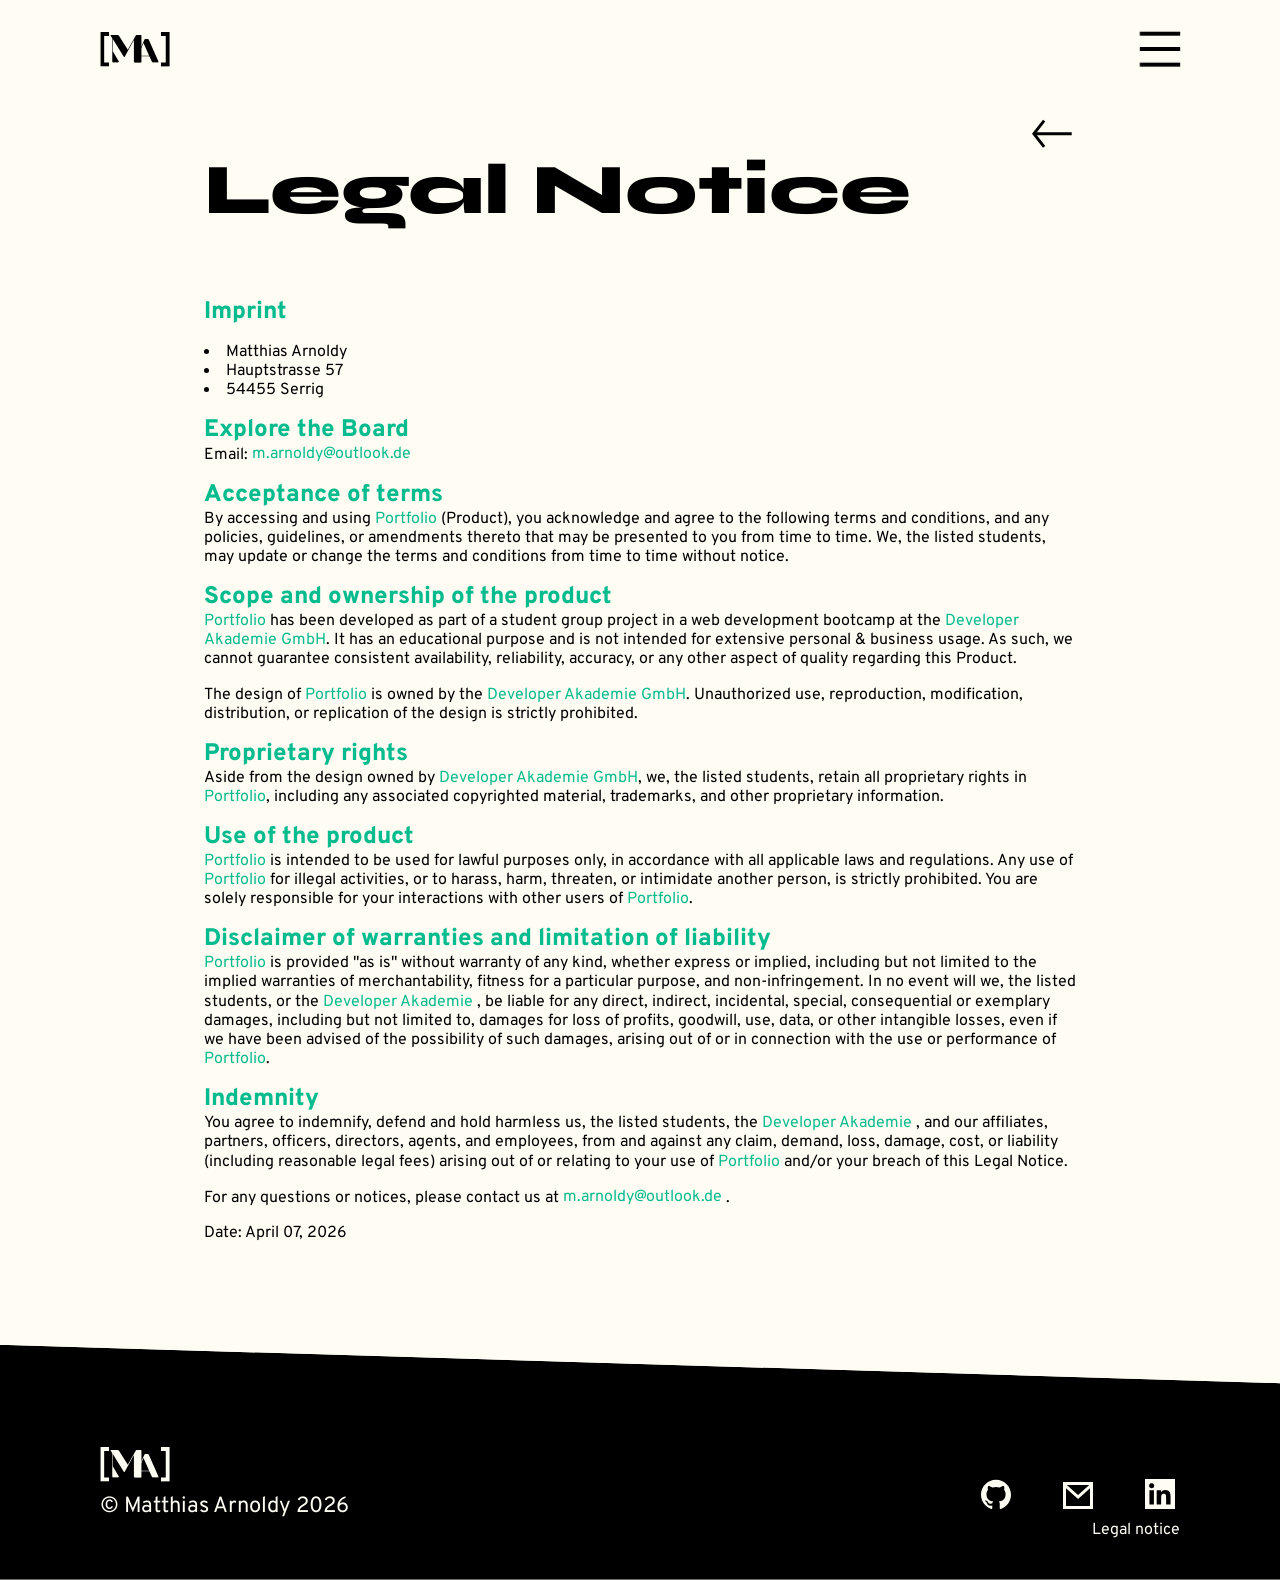
==== commit 7a9e90e6: "feat: improve accessibility and styling for links; add hover effects and aria labels" ====
--- a/pages/legalNotice.html
+++ b/pages/legalNotice.html
@@ -43,7 +43,7 @@
             <path d="M54.5898 19.1641L2.5459 19.1641" stroke="black" stroke-width="4" />
         </svg>
     </a>
-    <main>
+    <main id="main-content" tabindex="-1">
         <h1>Legal Notice</h1>
         <section class="gap-16">
             <div class="gap-16">
@@ -58,7 +58,7 @@
                 <h2 class="text__wrapper--headline highlight">Explore the Board</h2>
                 <p class="default__text default__text--16 default__text--400">
                     Email:
-                    <a class="highlight" href="../index.html#contact">m.arnoldy@outlook.de</a>
+                    <a class="legal__link highlight" href="../index.html#contact">m.arnoldy@outlook.de</a>
                 </p>
             </div>
             <div>
@@ -141,7 +141,7 @@
                     </p>
                     <p>
                         For any questions or notices, please contact us at
-                        <a class="highlight" href="../index.html#contact">m.arnoldy@outlook.de</a>
+                        <a class="legal__link highlight" href="../index.html#contact">m.arnoldy@outlook.de</a>
                         .
                     </p>
                     <p>
@@ -165,7 +165,7 @@
                         </div>
                         <div class="footer__quicklinks">
                             <a class="footer__icon-wrap" href="https://github.com/matthiasarnoldy" target="_blank"
-                                rel="noopener noreferrer" aria-label="Open GitHub">
+                                rel="noopener noreferrer" aria-label="Open GitHub (opens in a new tab)">
                                 <img class="footer__icon" src="../assets/icons/github.svg" alt="GitHub">
                             </a>
                             <a class="footer__icon-wrap" href="mailto:m.arnoldy@outlook.de"
@@ -173,7 +173,7 @@
                                 <img class="footer__icon" src="../assets/icons/email.svg" alt="Email">
                             </a>
                             <a class="footer__icon-wrap" href="https://www.linkedin.com/" target="_blank"
-                                rel="noopener noreferrer" aria-label="Open LinkedIn">
+                                rel="noopener noreferrer" aria-label="Open LinkedIn (opens in a new tab)">
                                 <img class="footer__icon" src="../assets/icons/linkedIn.svg" alt="LinkedIn">
                             </a>
                         </div>
--- a/styles/legalInformation/style.css
+++ b/styles/legalInformation/style.css
@@ -31,6 +31,51 @@
 
 a {
     color: var(--color-highlight);
+}
+
+.legal__link {
+    display: inline-block;
+    position: relative;
+    vertical-align: middle;
+    color: var(--color-highlight);
+    text-decoration: none;
+    cursor: pointer;
+    transition: all 100ms ease-in-out;
+}
+
+.legal__link::before {
+    content: "";
+    position: absolute;
+    bottom: 0;
+    left: 50%;
+    width: 50%;
+    height: 2px;
+    background-color: var(--color-highlight);
+    border-radius: 2px;
+    opacity: 0;
+    transform: translateX(-100%);
+    transform-origin: center;
+    transition: all 100ms ease-in;
+}
+
+.legal__link:hover::before {
+    transform: translateX(0);
+    opacity: 1;
+}
+
+.legal__link::after {
+    content: attr(data-text);
+    height: 0;
+    display: block;
+    font-weight: 700;
+    visibility: hidden;
+    white-space: nowrap;
+    overflow: hidden;
+    pointer-events: none;
+}
+
+.legal__link:hover {
+    font-weight: 700;
 }
 
 .legal__back-link {
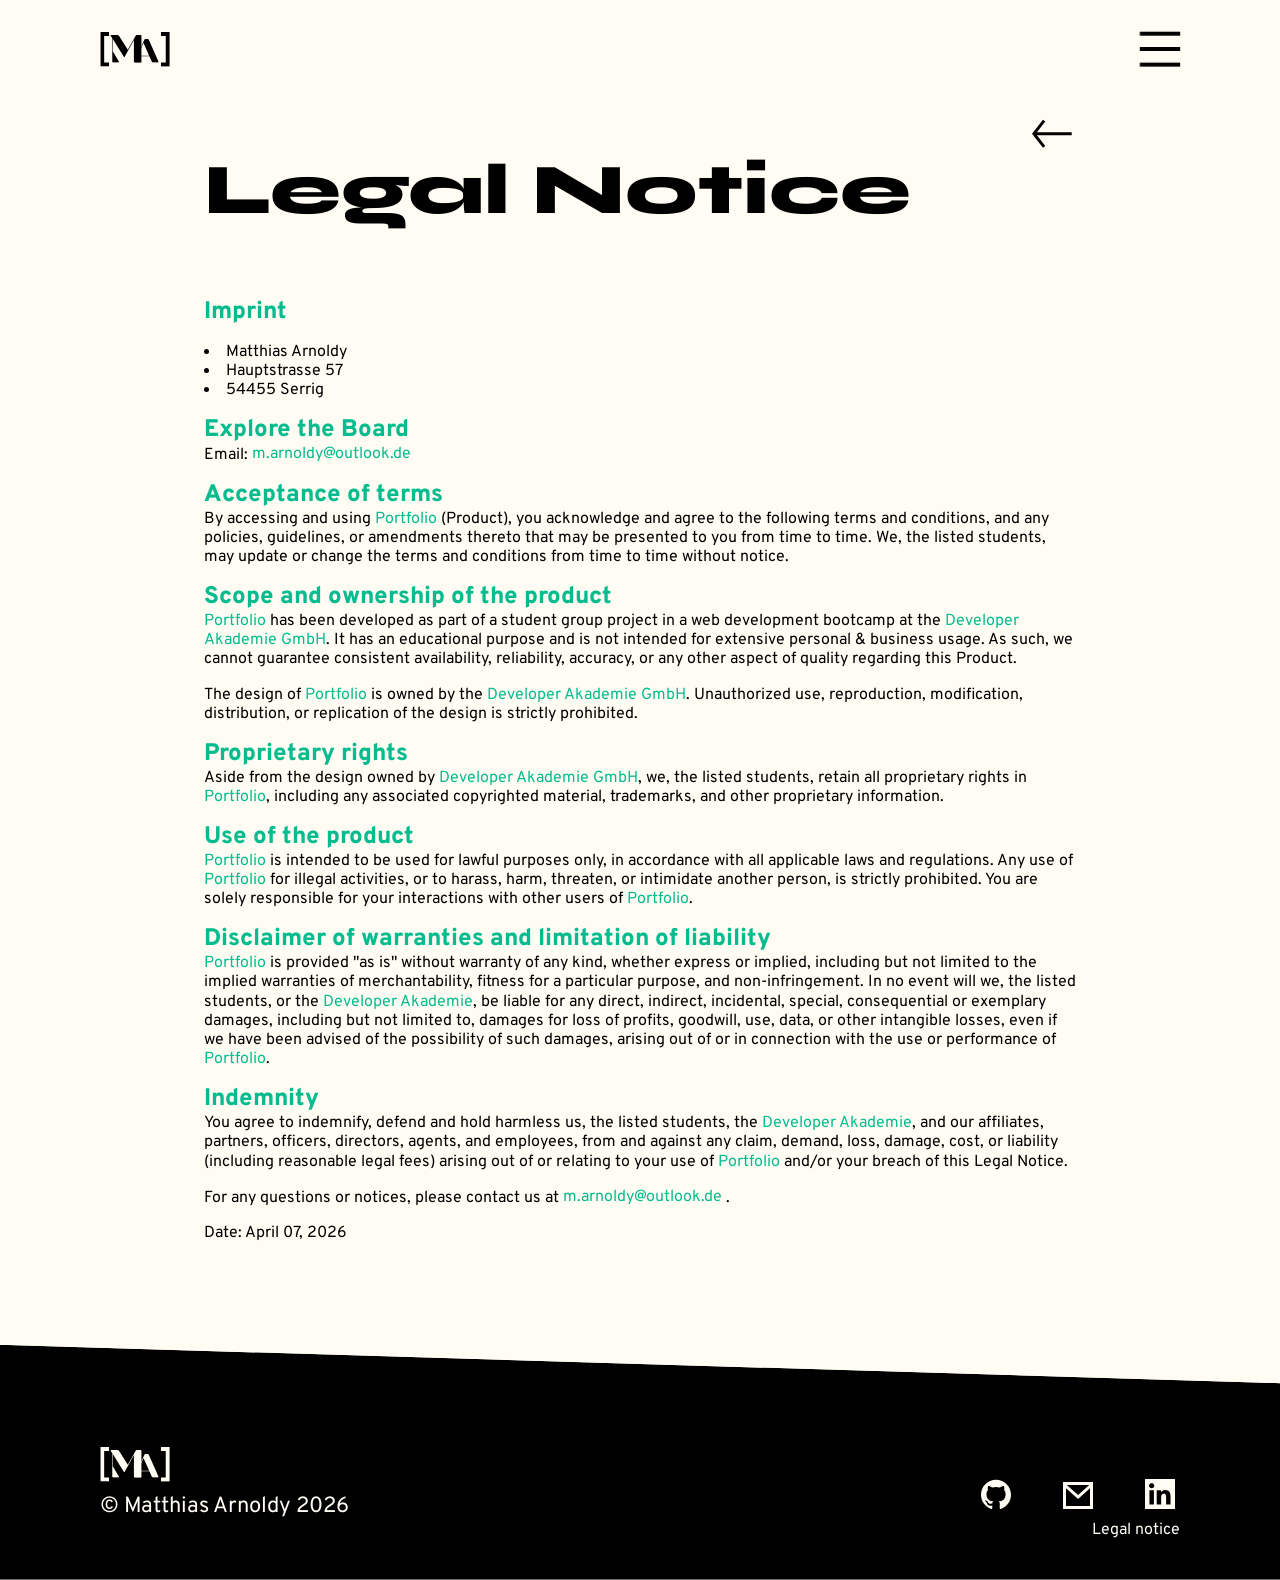
==== commit b14cbe13: "refactor: code structure for improved readability and maintainability" ====
--- a/pages/legalNotice.html
+++ b/pages/legalNotice.html
@@ -4,10 +4,13 @@
 <head>
     <meta charset="UTF-8">
     <meta name="viewport" content="width=device-width, initial-scale=1.0">
-    <title>Legal Notice</title>
+    <title data-i18n="legal.meta.title">Legal Notice</title>
 
     <link rel="icon" href="../assets/icons/initialDark.svg" media="(prefers-color-scheme: light)" type="image/svg+xml">
     <link rel="icon" href="../assets/icons/initialLight.svg" media="(prefers-color-scheme: dark)" type="image/svg+xml">
+
+    <script src="../scripts/translations.js" defer></script>
+    <script src="../scripts/script.js" defer></script>
 
     <link rel="stylesheet" href="../styles/animation.css">
     <link rel="stylesheet" href="../styles/default.css">
@@ -17,53 +20,51 @@
     <link rel="stylesheet" href="../styles/legalInformation/responsive.css">
 </head>
 
-<body>
-    <a href="#main-content" class="sr-only skip-link">Skip to main content</a>
+<body onload="init()">
+    <a href="#main-content" class="sr-only skip-link" data-i18n="a11y.skipToMain">Skip to main content</a>
     <header class="navbar background__color--default">
         <div class="header__inner">
-            <img class="logo" src="../assets/icons/initialDark.svg" alt="Initial Logo">
-            <nav>
-                <button class="burgermenu__button" type="button" aria-label="Open menu">
-                    <svg class="burgermenu" width="44" height="38" viewBox="0 0 44 38" fill="none"
-                        xmlns="http://www.w3.org/2000/svg" aria-hidden="true">
-                        <path class="burgermenu__line burgermenu__line--top" d="M2 2H42" stroke="black" stroke-width="4"
-                            stroke-linecap="square" vector-effect="non-scaling-stroke" />
-                        <path class="burgermenu__line burgermenu__line--middle" d="M2 19H42" stroke="black"
-                            stroke-width="4" stroke-linecap="square" vector-effect="non-scaling-stroke" />
-                        <path class="burgermenu__line burgermenu__line--bottom" d="M2 36H42" stroke="black"
-                            stroke-width="4" stroke-linecap="square" vector-effect="non-scaling-stroke" />
-                    </svg>
-                </button>
-            </nav>
+            <img class="logo" src="../assets/icons/initialDark.svg" alt="Initial Logo" data-i18n-alt="header.logoAlt">
+            <button class="burgermenu__button" type="button" aria-label="Open menu" data-i18n-aria-label="header.openMenu">
+                <svg class="burgermenu" width="44" height="38" viewBox="0 0 44 38" fill="none"
+                    xmlns="http://www.w3.org/2000/svg" aria-hidden="true">
+                    <path class="burgermenu__line burgermenu__line--top" d="M2 2H42" stroke="black" stroke-width="4"
+                        stroke-linecap="square" vector-effect="non-scaling-stroke" />
+                    <path class="burgermenu__line burgermenu__line--middle" d="M2 19H42" stroke="black"
+                        stroke-width="4" stroke-linecap="square" vector-effect="non-scaling-stroke" />
+                    <path class="burgermenu__line burgermenu__line--bottom" d="M2 36H42" stroke="black"
+                        stroke-width="4" stroke-linecap="square" vector-effect="non-scaling-stroke" />
+                </svg>
+            </button>
         </div>
     </header>
-    <a class="legal__back-link" href="../index.html" aria-label="Back to homepage">
+    <a class="legal__back-link" href="../index.html" aria-label="Back to homepage" data-i18n-aria-label="legal.backToHomepage">
         <svg class="legal__icon" width="55" height="39" viewBox="0 0 55 39" fill="none" xmlns="http://www.w3.org/2000/svg">
             <path d="M16.6729 1.23828L2.54664 19.1645L16.6728 37.0907" stroke="black" stroke-width="4" />
             <path d="M54.5898 19.1641L2.5459 19.1641" stroke="black" stroke-width="4" />
         </svg>
     </a>
     <main id="main-content" tabindex="-1">
-        <h1>Legal Notice</h1>
+        <h1 data-i18n="legal.title">Legal Notice</h1>
         <section class="gap-16">
             <div class="gap-16">
-                <h2 class="text__wrapper--headline highlight">Imprint</h2>
+                <h2 class="text__wrapper--headline highlight" data-i18n="legal.imprint.headline">Imprint</h2>
                 <ul>
-                    <li class="default__text default__text--16 default__text--400">Matthias Arnoldy</li>
-                    <li class="default__text default__text--16 default__text--400">Hauptstrasse 57</li>
-                    <li class="default__text default__text--16 default__text--400">54455 Serrig</li>
+                    <li class="default__text default__text--16 default__text--400" data-i18n="legal.imprint.name">Matthias Arnoldy</li>
+                    <li class="default__text default__text--16 default__text--400" data-i18n="legal.imprint.street">Hauptstrasse 57</li>
+                    <li class="default__text default__text--16 default__text--400" data-i18n="legal.imprint.city">54455 Serrig</li>
                 </ul>
             </div>
             <div>
-                <h2 class="text__wrapper--headline highlight">Explore the Board</h2>
+                <h2 class="text__wrapper--headline highlight" data-i18n="legal.explore.headline">Explore the Board</h2>
                 <p class="default__text default__text--16 default__text--400">
-                    Email:
+                    <span data-i18n="legal.explore.emailLabel">Email:</span>
                     <a class="legal__link highlight" href="../index.html#contact">m.arnoldy@outlook.de</a>
                 </p>
             </div>
             <div>
-                <h2 class="text__wrapper--headline highlight">Acceptance of terms</h2>
-                <p class="default__text default__text--16 default__text--400">
+                <h2 class="text__wrapper--headline highlight" data-i18n="legal.acceptance.headline">Acceptance of terms</h2>
+                <p class="default__text default__text--16 default__text--400" data-i18n="legal.acceptance.text" data-i18n-mode="html">
                     By accessing and using <span class="highlight">Portfolio</span> (Product), you acknowledge and
                     agree to the following terms and
                     conditions, and any policies, guidelines, or amendments thereto that may be presented to you
@@ -72,9 +73,9 @@
                 </p>
             </div>
             <div>
-                <h2 class="text__wrapper--headline highlight">Scope and ownership of the product</h2>
+                <h2 class="text__wrapper--headline highlight" data-i18n="legal.scope.headline">Scope and ownership of the product</h2>
                 <div class="gap-16 default__text default__text--16 default__text--400">
-                    <p>
+                    <p data-i18n="legal.scope.text1" data-i18n-mode="html">
                         <span class="highlight">Portfolio</span> has been developed as part of a student group
                         project in a web development
                         bootcamp at the <span class="highlight">Developer Akademie GmbH</span>. It has an
@@ -82,7 +83,7 @@
                         for extensive personal & business usage. As such, we cannot guarantee consistent
                         availability, reliability, accuracy, or any other aspect of quality regarding this Product.
                     </p>
-                    <p>
+                    <p data-i18n="legal.scope.text2" data-i18n-mode="html">
                         The design of <span class="highlight">Portfolio</span> is owned by the <span
                             class="highlight">Developer Akademie GmbH</span>. Unauthorized use,
                         reproduction, modification, distribution, or replication of the design is strictly
@@ -91,8 +92,8 @@
                 </div>
             </div>
             <div>
-                <h2 class="text__wrapper--headline highlight">Proprietary rights</h2>
-                <p class="default__text default__text--16 default__text--400">
+                <h2 class="text__wrapper--headline highlight" data-i18n="legal.proprietary.headline">Proprietary rights</h2>
+                <p class="default__text default__text--16 default__text--400" data-i18n="legal.proprietary.text" data-i18n-mode="html">
                     Aside from the design owned by <span class="highlight">Developer Akademie GmbH</span>, we, the
                     listed students, retain all
                     proprietary rights in <span class="highlight">Portfolio</span>, including any associated
@@ -101,8 +102,8 @@
                 </p>
             </div>
             <div>
-                <h2 class="text__wrapper--headline highlight">Use of the product</h2>
-                <p class="default__text default__text--16 default__text--400">
+                <h2 class="text__wrapper--headline highlight" data-i18n="legal.use.headline">Use of the product</h2>
+                <p class="default__text default__text--16 default__text--400" data-i18n="legal.use.text" data-i18n-mode="html">
                     <span class="highlight">Portfolio</span> is intended to be used for lawful purposes only, in
                     accordance with all applicable
                     laws and regulations. Any use of <span class="highlight">Portfolio</span> for illegal
@@ -112,9 +113,9 @@
                 </p>
             </div>
             <div>
-                <h2 class="text__wrapper--headline highlight">Disclaimer of warranties and limitation of liability
+                <h2 class="text__wrapper--headline highlight" data-i18n="legal.disclaimer.headline">Disclaimer of warranties and limitation of liability
                 </h2>
-                <p class="default__text default__text--16 default__text--400">
+                <p class="default__text default__text--16 default__text--400" data-i18n="legal.disclaimer.text" data-i18n-mode="html">
                     <span class="highlight">Portfolio</span> is provided "as is" without warranty of any kind,
                     whether express or implied,
                     including but not limited to the implied warranties of merchantability, fitness for a particular
@@ -128,9 +129,9 @@
                 </p>
             </div>
             <div>
-                <h2 class="text__wrapper--headline highlight">Indemnity</h2>
+                <h2 class="text__wrapper--headline highlight" data-i18n="legal.indemnity.headline">Indemnity</h2>
                 <div class="gap-16 default__text default__text--16 default__text--400">
-                    <p>
+                    <p data-i18n="legal.indemnity.text1" data-i18n-mode="html">
                         You agree to indemnify, defend and hold harmless us, the listed students, the <span
                             class="highlight">Developer Akademie</span>
                         , and our affiliates, partners, officers, directors, agents, and employees, from and
@@ -140,11 +141,11 @@
                         your breach of this Legal Notice.
                     </p>
                     <p>
-                        For any questions or notices, please contact us at
+                        <span data-i18n="legal.indemnity.contactPrefix">For any questions or notices, please contact us at</span>
                         <a class="legal__link highlight" href="../index.html#contact">m.arnoldy@outlook.de</a>
-                        .
+                        <span data-i18n="legal.indemnity.contactSuffix">.</span>
                     </p>
-                    <p>
+                    <p data-i18n="legal.indemnity.date">
                         Date: April 07, 2026
                     </p>
                 </div>
@@ -157,7 +158,7 @@
                 <div class="footer__content">
                     <footer>
                         <div class="footer__copyright">
-                            <img class="footer__initial" src="../assets/icons/initialLight.svg" alt="Initial Logo">
+                            <img class="footer__initial" src="../assets/icons/initialLight.svg" alt="Initial Logo" data-i18n-alt="footer.logoAlt">
                             <p class="footer__copyright--text default__text default__text--22 default__text--400">&copy;
                                 Matthias Arnoldy 2026</p>
                             <a class="footer__mail default__text default__text--22 default__text--300"
@@ -165,22 +166,22 @@
                         </div>
                         <div class="footer__quicklinks">
                             <a class="footer__icon-wrap" href="https://github.com/matthiasarnoldy" target="_blank"
-                                rel="noopener noreferrer" aria-label="Open GitHub (opens in a new tab)">
-                                <img class="footer__icon" src="../assets/icons/github.svg" alt="GitHub">
+                                rel="noopener noreferrer" aria-label="Open GitHub (opens in a new tab)" data-i18n-aria-label="footer.links.github">
+                                <img class="footer__icon" src="../assets/icons/github.svg" alt="GitHub" data-i18n-alt="footer.links.githubAlt">
                             </a>
                             <a class="footer__icon-wrap" href="mailto:m.arnoldy@outlook.de"
-                                aria-label="Write an E-Mail">
-                                <img class="footer__icon" src="../assets/icons/email.svg" alt="Email">
+                                aria-label="Write an E-Mail" data-i18n-aria-label="footer.links.mail">
+                                <img class="footer__icon" src="../assets/icons/email.svg" alt="Email" data-i18n-alt="footer.links.mailAlt">
                             </a>
                             <a class="footer__icon-wrap" href="https://www.linkedin.com/" target="_blank"
-                                rel="noopener noreferrer" aria-label="Open LinkedIn (opens in a new tab)">
-                                <img class="footer__icon" src="../assets/icons/linkedIn.svg" alt="LinkedIn">
+                                rel="noopener noreferrer" aria-label="Open LinkedIn (opens in a new tab)" data-i18n-aria-label="footer.links.linkedin">
+                                <img class="footer__icon" src="../assets/icons/linkedIn.svg" alt="LinkedIn" data-i18n-alt="footer.links.linkedinAlt">
                             </a>
                         </div>
                     </footer>
                     <div class="footer__legalnotice">
                         <a href="#"
-                            class="footer__legalnotice--text default__text default__text--16 default__text--400">Legal
+                            class="footer__legalnotice--text default__text default__text--16 default__text--400" data-i18n="footer.legalNotice">Legal
                             notice</a>
                     </div>
                 </div>
--- a/style.css
+++ b/style.css
@@ -181,6 +181,7 @@
     position: relative;
     width: 100%;
     height: 100vh;
+    height: 100dvh;
     display: flex;
     justify-content: center;
     align-items: center;
@@ -1175,4 +1176,76 @@
 
 .footer__legalnotice--text:hover {
     font-weight: 700;
+}
+
+.burger-dialog {
+    inset: 0;
+    width: 100%;
+    height: 100vh;
+    height: 100dvh;
+    max-width: none;
+    max-height: none;
+    margin: 0;
+    padding: 0;
+    background-color: var(--color-bg);
+    align-items: stretch;
+    flex-direction: column;
+    border: none;
+}
+
+.burger-dialog:not([open]) {
+    display: none;
+}
+
+.burger-dialog[open] {
+    display: flex;
+}
+
+.burger-dialog__content {
+    width: 100%;
+    padding-top: 98px;
+    display: flex;
+    justify-content: flex-start;
+    align-items: center;
+    flex-direction: column;
+    flex: 1;
+    gap: 35px;
+}
+
+.dialog__quicklink {
+    position: relative;
+    padding: 36px 39px;
+    line-height: 1.0;
+    color: var(--color-text);
+}
+
+.dialog__quicklink--text {
+    display: inline-block;
+    font-family: "Syne", Arial, Helvetica, sans-serif;
+    font-size: clamp(45px, calc(30.43px + 4.55vw), 96px);
+    font-weight: 700;
+    min-width: clamp(244px, calc(165.14px + 24.64vw), 520px);
+    white-space: nowrap;
+    text-align: center;
+}
+
+.dialog__quicklink--icon {
+    position: absolute;
+    left: 0;
+    bottom: 0;
+}
+
+.dialog__panel-shell {
+    width: 100%;
+    clip-path: polygon(0 0, 100% 12vw, 100% 100%, 0 100%);
+}
+
+.dialog__panel {
+    min-height: 0;
+    background-color: var(--color-text);
+    clip-path: polygon(0 0, 100% 12vw, 100% 100%, 0 100%);
+}
+
+.dialog__content {
+    padding-top: 10vw;
 }
--- a/styles/responsive.css
+++ b/styles/responsive.css
@@ -326,6 +326,14 @@
     .contact__formular--headline, .contact__formular--greeting {
         text-align: center;
     }
+
+    .dialog__panel-shell {
+        clip-path: polygon(0 0, 100% 6vw, 100% 100%, 0 100%);
+    }
+
+    .dialog__panel {
+        clip-path: polygon(0 0, 100% 6vw, 100% 100%, 0 100%);
+    }
 }
 
 @media (max-width: 520px) {
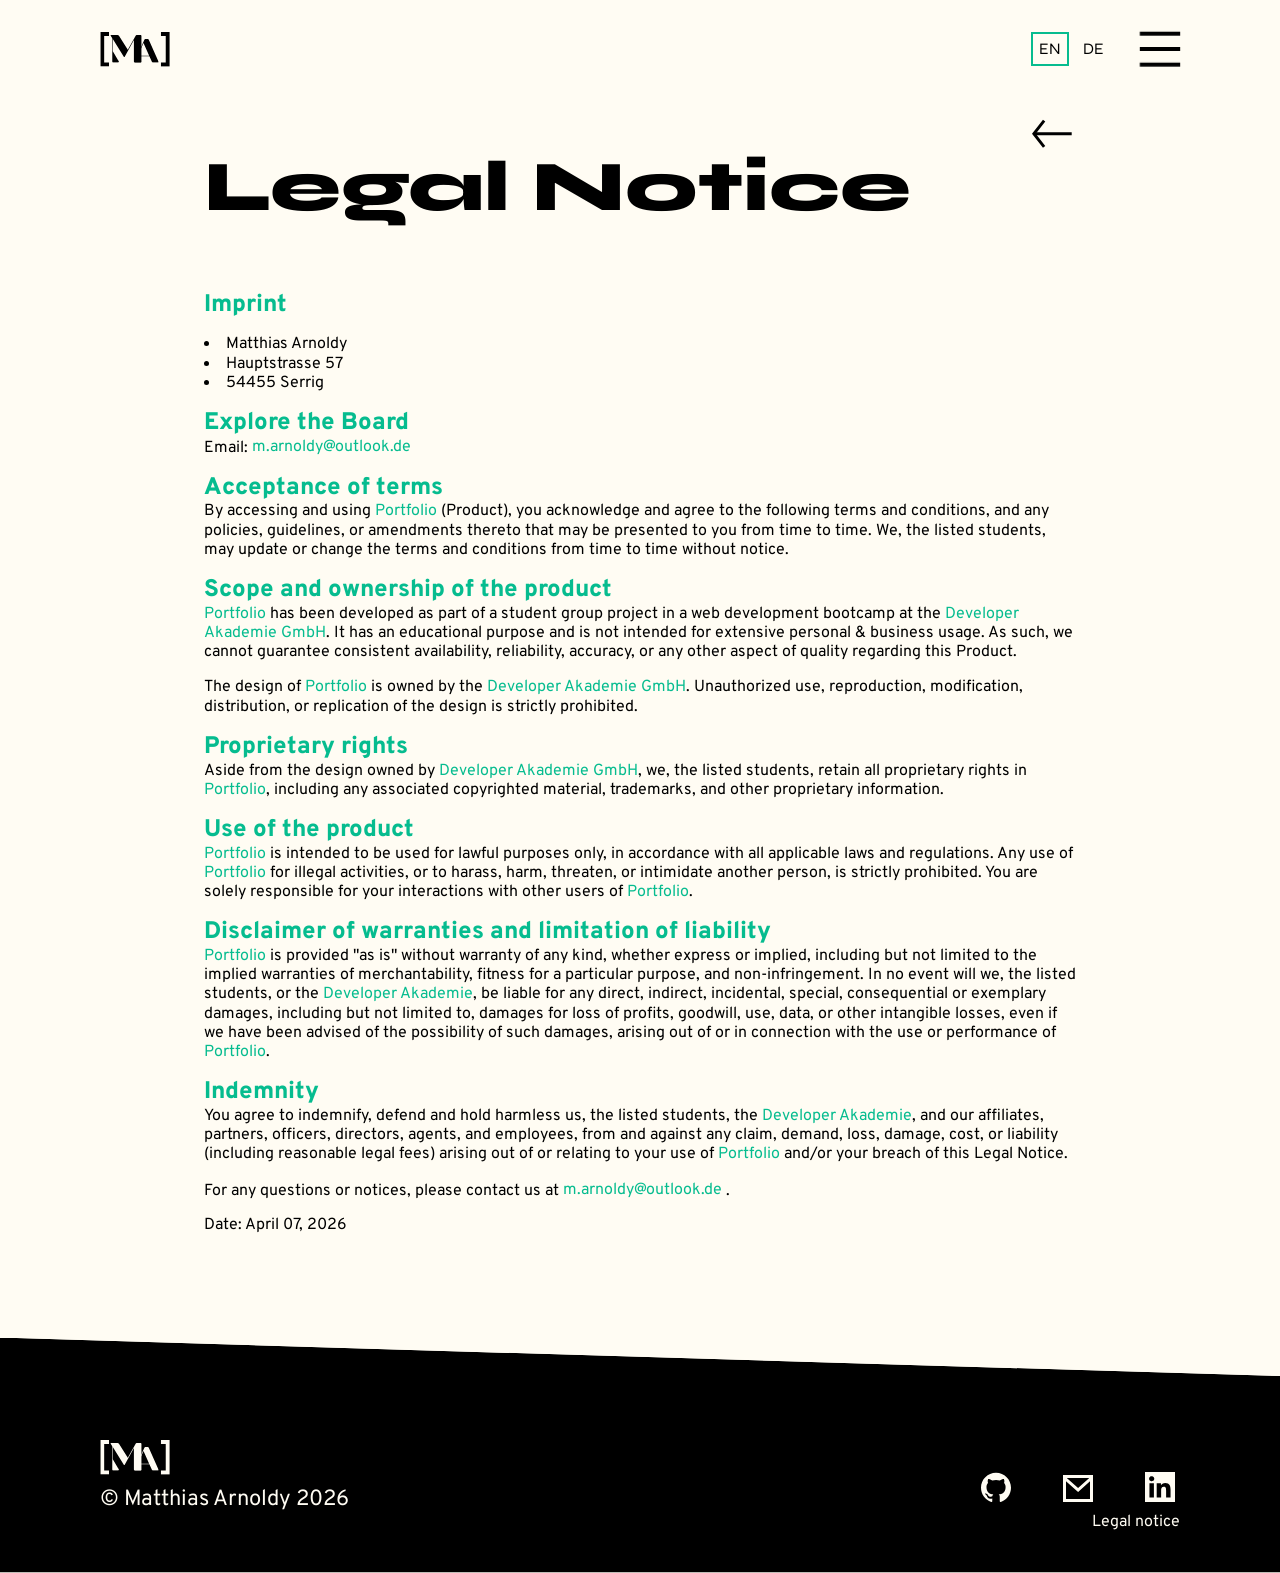
==== commit c5a9bf17: "feat: implement language toggle in header and enhance dialog animations" ====
--- a/pages/legalNotice.html
+++ b/pages/legalNotice.html
@@ -25,17 +25,33 @@
     <header class="navbar background__color--default">
         <div class="header__inner">
             <img class="logo" src="../assets/icons/initialDark.svg" alt="Initial Logo" data-i18n-alt="header.logoAlt">
-            <button class="burgermenu__button" type="button" aria-label="Open menu" data-i18n-aria-label="header.openMenu">
-                <svg class="burgermenu" width="44" height="38" viewBox="0 0 44 38" fill="none"
-                    xmlns="http://www.w3.org/2000/svg" aria-hidden="true">
-                    <path class="burgermenu__line burgermenu__line--top" d="M2 2H42" stroke="black" stroke-width="4"
-                        stroke-linecap="square" vector-effect="non-scaling-stroke" />
-                    <path class="burgermenu__line burgermenu__line--middle" d="M2 19H42" stroke="black"
-                        stroke-width="4" stroke-linecap="square" vector-effect="non-scaling-stroke" />
-                    <path class="burgermenu__line burgermenu__line--bottom" d="M2 36H42" stroke="black"
-                        stroke-width="4" stroke-linecap="square" vector-effect="non-scaling-stroke" />
-                </svg>
-            </button>
+            <nav>
+                <fieldset class="language__toogle language__toogle--header" aria-label="Language" data-i18n-aria-label="header.languageLabel">
+                    <label class="language__box">
+                        <input class="language__radio sr-only" type="radio" name="language-header" value="en" checked>
+                        <span class="language">EN</span>
+                        <svg class="language__line" width="20" height="2" viewBox="0 0 20 2" fill="none"
+                            xmlns="http://www.w3.org/2000/svg">
+                            <path d="M1 1L19 0.999998" stroke-width="2" stroke-linecap="round" />
+                        </svg>
+                    </label>
+                    <label class="language__box">
+                        <input class="language__radio sr-only" type="radio" name="language-header" value="de">
+                        <span class="language">DE</span>
+                        <svg class="language__line" width="20" height="2" viewBox="0 0 20 2" fill="none"
+                            xmlns="http://www.w3.org/2000/svg">
+                            <path d="M1 1L19 0.999998" stroke-width="2" stroke-linecap="round" />
+                        </svg>
+                    </label>
+                </fieldset>
+                <button class="burgermenu__button" type="button" aria-label="Open menu" data-i18n-aria-label="header.openMenu">
+                    <svg class="burgermenu" width="44" height="38" viewBox="0 0 44 38" fill="none" xmlns="http://www.w3.org/2000/svg" aria-hidden="true">
+                        <path class="burgermenu__line burgermenu__line--top" d="M2 2H42" stroke="black" stroke-width="4" stroke-linecap="square" vector-effect="non-scaling-stroke"/>
+                        <path class="burgermenu__line burgermenu__line--middle" d="M2 19H42" stroke="black" stroke-width="4" stroke-linecap="square" vector-effect="non-scaling-stroke"/>
+                        <path class="burgermenu__line burgermenu__line--bottom" d="M2 36H42" stroke="black" stroke-width="4" stroke-linecap="square" vector-effect="non-scaling-stroke"/>
+                    </svg>
+                </button>
+            </nav>
         </div>
     </header>
     <a class="legal__back-link" href="../index.html" aria-label="Back to homepage" data-i18n-aria-label="legal.backToHomepage">
--- a/styles/animation.css
+++ b/styles/animation.css
@@ -200,4 +200,48 @@
     100% {
         transform: scaleX(1) rotate(0deg);
     }
+}
+
+@keyframes dialogContentIn {
+    from {
+        opacity: 0;
+        transform: translateY(100vh);
+    }
+
+    to {
+        opacity: 1;
+        transform: translateY(0);
+    }
+}
+
+@keyframes dialogFooterIn {
+    from {
+        transform: translateY(100vh);
+    }
+
+    to {
+        transform: translateY(0);
+    }
+}
+
+@keyframes dialogContentOut {
+    from {
+        opacity: 1;
+        transform: translateY(0);
+    }
+
+    to {
+        opacity: 0;
+        transform: translateY(100vh);
+    }
+}
+
+@keyframes dialogFooterOut {
+    from {
+        transform: translateY(0);
+    }
+
+    to {
+        transform: translateY(100vh);
+    }
 }
--- a/style.css
+++ b/style.css
@@ -110,6 +110,10 @@
     min-inline-size: auto;
     display: flex;
     gap: 6px;
+}
+
+.language__toogle--dialog {
+    display: none;
 }
 
 .language__box {
@@ -1064,6 +1068,10 @@
     gap: 12px;
 }
 
+.footer__copyright.footer__copyright--dialog {
+    align-self: flex-start;
+}
+
 .footer__mail {
     color: var(--color-bg);
     display: none;
@@ -1072,6 +1080,10 @@
 .footer__quicklinks {
     display: flex;
     gap: 42px;
+}
+
+.footer__quicklinks.footer__quicklinks--dialog {
+    align-self: flex-end;
 }
 
 .footer__icon-wrap {
@@ -1187,6 +1199,7 @@
     max-height: none;
     margin: 0;
     padding: 0;
+    overflow: hidden;
     background-color: var(--color-bg);
     align-items: stretch;
     flex-direction: column;
@@ -1201,6 +1214,22 @@
     display: flex;
 }
 
+.burger-dialog[open] .burger-dialog__content {
+    animation: dialogContentIn 500ms ease-out both;
+}
+
+.burger-dialog[open] .contact {
+    animation: dialogFooterIn 500ms ease-out both;
+}
+
+.burger-dialog.is-closing .burger-dialog__content {
+    animation: dialogContentOut 500ms ease-in both;
+}
+
+.burger-dialog.is-closing .contact {
+    animation: dialogFooterOut 500ms ease-in both;
+}
+
 .burger-dialog__content {
     width: 100%;
     padding-top: 98px;
@@ -1210,6 +1239,7 @@
     flex-direction: column;
     flex: 1;
     gap: 35px;
+    z-index: 999;
 }
 
 .dialog__quicklink {
--- a/styles/legalInformation/style.css
+++ b/styles/legalInformation/style.css
@@ -1,5 +1,10 @@
 h1 {
     font-size: clamp(32px, 4.11vw + 18.86px, 78px);
+    line-height: 1.1;
+    text-wrap: balance;
+    overflow-wrap: anywhere;
+    word-break: normal;
+    hyphens: auto;
 }
 
 h2 {
--- a/styles/responsive.css
+++ b/styles/responsive.css
@@ -23,6 +23,7 @@
 
     .portfolio__wrapper {
         flex-direction: column;
+        overflow: hidden;
     }
 
     .portfolio__wrapper--left {
@@ -84,7 +85,7 @@
 
     .portfolio__details--left, .portfolio__details--right {
         transform: translateX(0);
-        transform: translateY(-165%);
+        transform: translateY(-155%);
     }
 
     .references__wrapper {
@@ -96,6 +97,18 @@
         width: min(400px, calc((100% - 24px) / 2));
         max-width: none;
     }
+
+    .burger-dialog__content {
+        justify-content: center;
+    }
+
+    .dialog__quicklink {
+        padding: 20px 28px;
+    }
+
+    .dialog__quicklink--icon {
+        height: 40px;
+    }
 }
 
 @media (max-width: 920px) {
@@ -159,8 +172,20 @@
         padding: 30px 48px;
     }
 
-    .language__toogle {
+    .language__toogle--header {
         display: none;
+    }
+
+    .dialog__quicklink {
+        padding: 12px 20px;
+    }
+
+    .dialog__quicklink--icon {
+        height: 25px;
+    }
+
+    .language__toogle--dialog {
+        display: flex;
     }
 
     .hero__subheader {
@@ -234,11 +259,20 @@
         gap: 26px;
     }
 
+    footer.footer__dialog {
+        flex-direction: column;
+        gap: 40px;
+    }
+
     .footer__copyright {
         align-items: center;
         gap: 26px;
     }
 
+    .footer__copyright--dialog {
+        align-items: flex-start;
+    }
+
     .footer__copyright--text {
         display: none;
     }
@@ -258,10 +292,6 @@
 }
 
 @media (max-width: 700px) {
-    .portfolio__wrapper {
-        overflow: hidden;
-    }
-
     .portfolio__img--wrap {
         width: calc(100% - 24px);
         padding: 56px 0 0;
@@ -387,4 +417,8 @@
         flex-direction: column-reverse;
         text-align: center;
     }
+
+    footer.footer__dialog {
+        gap: 26px;
+    }
 }
